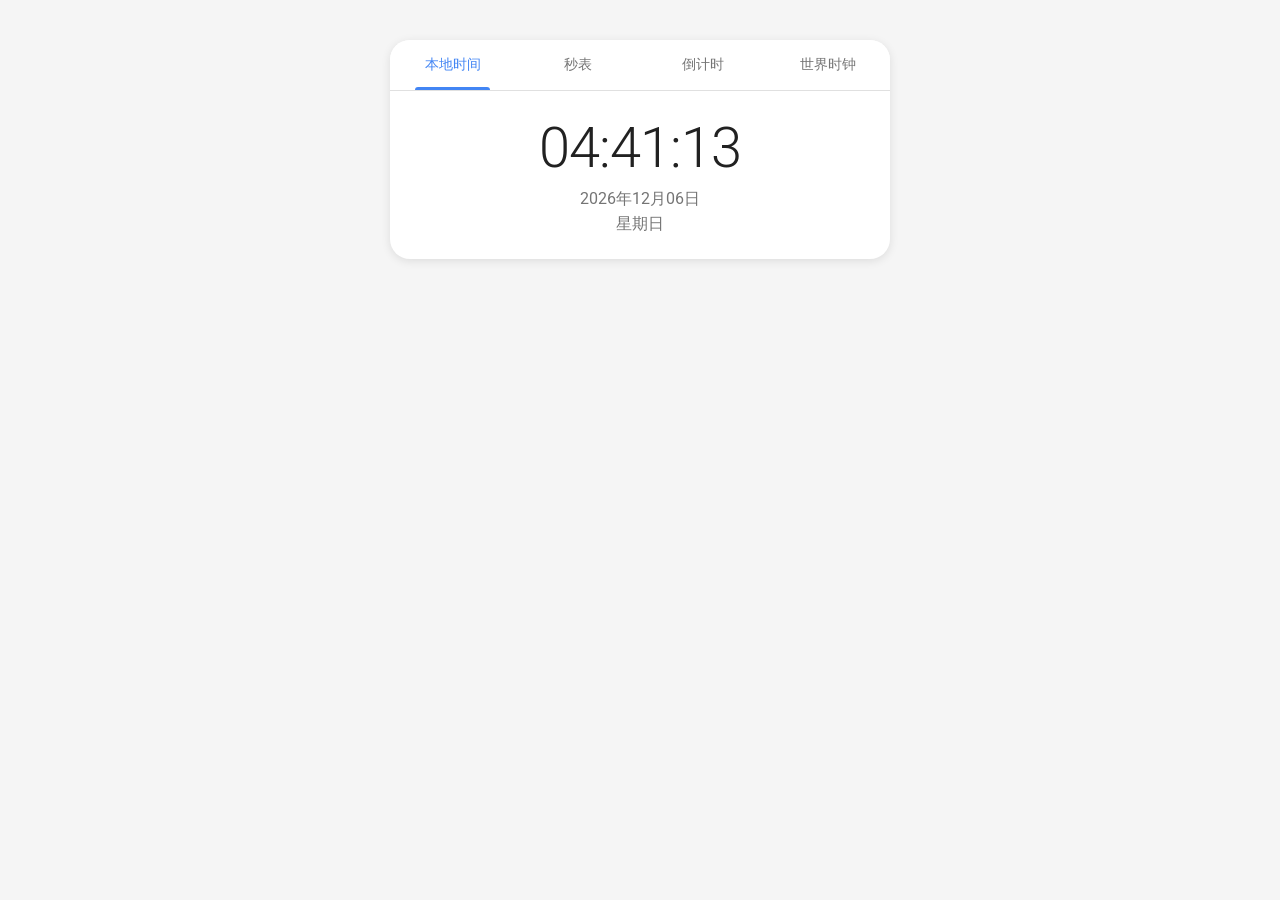
==== clock.html @ 2952aea6 "Add files via upload" ====
<!DOCTYPE html>
<html lang="zh">
<head>
    <meta charset="UTF-8">
    <meta name="viewport" content="width=device-width, initial-scale=1.0">
    <title>多功能时钟</title>
    <link rel="stylesheet" href="https://fonts.googleapis.com/css2?family=Roboto:wght@300;400;500;700&display=swap">
    <style>
        :root {
            --primary: #4285f4;
            --primary-dark: #3367d6;
            --secondary: #34a853;
            --secondary-dark: #2d8c4a;
            --warning: #fbbc05;
            --warning-dark: #e6a404;
            --danger: #ea4335;
            --danger-dark: #d73a2d;
            --background: #f5f5f5;
            --surface: #ffffff;
            --on-surface: #212121;
            --on-surface-secondary: #757575;
            --divider: #e0e0e0;
            --shadow: 0 2px 10px rgba(0, 0, 0, 0.1);
        }
        
        * {
            margin: 0;
            padding: 0;
            box-sizing: border-box;
            font-family: 'Roboto', 'Segoe UI', sans-serif;
            -webkit-tap-highlight-color: transparent;
        }
        
        body {
            background-color: var(--background);
            color: var(--on-surface);
            min-height: 100vh;
            display: flex;
            flex-direction: column;
            padding: 16px;
            padding-top: 40px;
        }
        
        .app-container {
            max-width: 500px;
            width: 100%;
            margin: 0 auto;
            background-color: var(--surface);
            border-radius: 20px;
            overflow: hidden;
            box-shadow: var(--shadow);
        }
        
        /* 导航栏 */
        .nav-tabs {
            display: flex;
            background-color: var(--surface);
            border-bottom: 1px solid var(--divider);
        }
        
        .nav-tab {
            flex: 1;
            padding: 16px 8px;
            text-align: center;
            font-size: 14px;
            font-weight: 500;
            color: var(--on-surface-secondary);
            background: none;
            border: none;
            position: relative;
            cursor: pointer;
            transition: color 0.2s;
        }
        
        .nav-tab.active {
            color: var(--primary);
        }
        
        .nav-tab.active::after {
            content: '';
            position: absolute;
            bottom: 0;
            left: 20%;
            right: 20%;
            height: 3px;
            background-color: var(--primary);
            border-radius: 3px 3px 0 0;
        }
        
        /* 内容区域 */
        .tab-content {
            padding: 24px;
        }
        
        .tab-panel {
            display: none;
        }
        
        .tab-panel.active {
            display: block;
        }
        
        /* 本地时间样式 */
        .local-time-display {
            font-size: 56px;
            font-weight: 300;
            text-align: center;
            letter-spacing: -1px;
            margin-bottom: 8px;
            color: var(--on-surface);
        }
        
        .local-date-display {
            text-align: center;
            font-size: 16px;
            color: var(--on-surface-secondary);
            margin-bottom: 4px;
        }
        
        .local-day-display {
            text-align: center;
            font-size: 16px;
            color: var(--on-surface-secondary);
        }
        
        /* 秒表样式 */
        .stopwatch-display {
            font-size: 56px;
            font-weight: 300;
            text-align: center;
            font-family: 'Roboto Mono', monospace;
            margin: 20px 0;
            color: var(--on-surface);
        }
        
        .controls {
            display: flex;
            justify-content: center;
            gap: 16px;
            margin: 30px 0;
        }
        
        .btn {
            border: none;
            border-radius: 50%;
            width: 64px;
            height: 64px;
            display: flex;
            align-items: center;
            justify-content: center;
            font-size: 14px;
            font-weight: 500;
            text-transform: uppercase;
            cursor: pointer;
            transition: all 0.2s;
            box-shadow: 0 2px 5px rgba(0,0,0,0.2);
        }
        
        .btn:active {
            transform: scale(0.96);
            box-shadow: 0 1px 3px rgba(0,0,0,0.2);
        }
        
        .btn-primary {
            background-color: var(--primary);
            color: white;
        }
        
        .btn-primary:hover {
            background-color: var(--primary-dark);
        }
        
        .btn-secondary {
            background-color: var(--secondary);
            color: white;
        }
        
        .btn-secondary:hover {
            background-color: var(--secondary-dark);
        }
        
        .btn-warning {
            background-color: var(--warning);
            color: white;
        }
        
        .btn-warning:hover {
            background-color: var(--warning-dark);
        }
        
        .btn-danger {
            background-color: var(--danger);
            color: white;
        }
        
        .btn-danger:hover {
            background-color: var(--danger-dark);
        }
        
        .btn-reset {
            background-color: #f1f1f1;
            color: var(--on-surface);
        }
        
        .laps-container {
            max-height: 200px;
            overflow-y: auto;
            border-top: 1px solid var(--divider);
            padding-top: 16px;
        }
        
        .lap-item {
            display: flex;
            justify-content: space-between;
            padding: 12px 0;
            border-bottom: 1px solid var(--divider);
        }
        
        .lap-number {
            font-weight: 500;
            color: var(--on-surface);
        }
        
        .lap-time {
            font-family: 'Roboto Mono', monospace;
            font-size: 16px;
            color: var(--on-surface);
        }
        
        /* 倒计时样式 */
        .countdown-display {
            font-size: 56px;
            font-weight: 300;
            text-align: center;
            font-family: 'Roboto Mono', monospace;
            margin: 20px 0 30px;
            color: var(--on-surface);
        }
        
        .time-inputs {
            display: flex;
            justify-content: center;
            gap: 16px;
            margin-bottom: 30px;
        }
        
        .time-input-group {
            display: flex;
            flex-direction: column;
            align-items: center;
        }
        
        .time-label {
            font-size: 14px;
            color: var(--on-surface-secondary);
            margin-bottom: 8px;
        }
        
        .time-input {
            width: 80px;
            height: 56px;
            border: 1px solid var(--divider);
            border-radius: 8px;
            font-size: 24px;
            text-align: center;
            font-family: 'Roboto Mono', monospace;
            padding: 8px;
        }
        
        /* 世界时钟样式 */
        .world-clock-list {
            display: flex;
            flex-direction: column;
            gap: 16px;
        }
        
        .clock-card {
            background-color: var(--surface);
            border-radius: 12px;
            padding: 16px;
            box-shadow: 0 1px 3px rgba(0,0,0,0.1);
        }
        
        .clock-header {
            display: flex;
            justify-content: space-between;
            align-items: center;
            margin-bottom: 8px;
        }
        
        .city-name {
            font-weight: 500;
            font-size: 18px;
        }
        
        .timezone {
            font-size: 14px;
            color: var(--on-surface-secondary);
        }
        
        .clock-time {
            font-size: 32px;
            font-weight: 300;
            font-family: 'Roboto Mono', monospace;
        }
        
        .clock-date {
            font-size: 14px;
            color: var(--on-surface-secondary);
            margin-top: 4px;
        }
        
        .add-city-btn {
            display: block;
            width: 100%;
            padding: 16px;
            background-color: var(--primary);
            color: white;
            border: none;
            border-radius: 12px;
            font-size: 16px;
            font-weight: 500;
            margin-top: 24px;
            cursor: pointer;
            transition: background-color 0.2s;
            box-shadow: 0 2px 5px rgba(0,0,0,0.1);
        }
        
        .add-city-btn:hover {
            background-color: var(--primary-dark);
        }
        
        /* 响应式调整 */
        @media (max-width: 480px) {
            .local-time-display, .stopwatch-display, .countdown-display {
                font-size: 48px;
            }
            
            .time-input {
                width: 70px;
                height: 50px;
                font-size: 20px;
            }
        }
    </style>
</head>
<body>
    <div class="app-container">
        <!-- 导航栏 -->
        <div class="nav-tabs">
            <button class="nav-tab active" data-tab="local-time">本地时间</button>
            <button class="nav-tab" data-tab="stopwatch">秒表</button>
            <button class="nav-tab" data-tab="countdown">倒计时</button>
            <button class="nav-tab" data-tab="world-clock">世界时钟</button>
        </div>
        
        <!-- 内容区域 -->
        <div class="tab-content">
            <!-- 本地时间 -->
            <div class="tab-panel active" id="local-time">
                <div class="local-time-display">00:00:00</div>
                <div class="local-date-display">2023年10月15日</div>
                <div class="local-day-display">星期日</div>
            </div>
            
            <!-- 秒表 -->
            <div class="tab-panel" id="stopwatch">
                <div class="stopwatch-display">00:00.000</div>
                <div class="controls">
                    <button class="btn btn-danger" id="stopwatch-reset">复位</button>
                    <button class="btn btn-primary" id="stopwatch-start">开始</button>
                    <button class="btn btn-warning" id="stopwatch-pause" style="display:none">暂停</button>
                    <button class="btn btn-secondary" id="stopwatch-lap">计圈</button>
                </div>
                <div class="laps-container" id="stopwatch-laps">
                    <!-- 圈数记录会在这里显示 -->
                </div>
            </div>
            
            <!-- 计时器 -->
            <div class="tab-panel" id="countdown">
                <div class="countdown-display">00:00:00</div>
                <div class="time-inputs">
                    <div class="time-input-group">
                        <div class="time-label">小时</div>
                        <input type="number" class="time-input" id="countdown-hours" min="0" max="99" value="0">
                    </div>
                    <div class="time-input-group">
                        <div class="time-label">分钟</div>
                        <input type="number" class="time-input" id="countdown-minutes" min="0" max="59" value="0">
                    </div>
                    <div class="time-input-group">
                        <div class="time-label">秒钟</div>
                        <input type="number" class="time-input" id="countdown-seconds" min="0" max="59" value="0">
                    </div>
                </div>
                <div class="controls">
                    <button class="btn btn-danger" id="countdown-reset">重置</button>
                    <button class="btn btn-primary" id="countdown-start">开始</button>
                    <button class="btn btn-warning" id="countdown-pause" style="display:none">暂停</button>
                </div>
            </div>
            
            <!-- 世界时钟 -->
            <div class="tab-panel" id="world-clock">
                <div class="world-clock-list" id="world-clock-list">
                    <!-- 世界时钟城市会在这里显示 -->
                </div>
                <button class="add-city-btn" id="add-city-button">添加城市</button>
            </div>
        </div>
    </div>

    <script>
        document.addEventListener('DOMContentLoaded', function() {
            // 导航切换
            const navTabs = document.querySelectorAll('.nav-tab');
            const tabPanels = document.querySelectorAll('.tab-panel');
            
            navTabs.forEach(tab => {
                tab.addEventListener('click', () => {
                    // 移除所有活动状态
                    navTabs.forEach(t => t.classList.remove('active'));
                    tabPanels.forEach(p => p.classList.remove('active'));
                    
                    // 添加当前活动状态
                    tab.classList.add('active');
                    const tabId = tab.getAttribute('data-tab');
                    document.getElementById(tabId).classList.add('active');
                });
            });
            
            /* 本地时间功能 */
            const localTimeDisplay = document.querySelector('.local-time-display');
            const localDateDisplay = document.querySelector('.local-date-display');
            const localDayDisplay = document.querySelector('.local-day-display');
            
            function updateLocalTime() {
                const now = new Date();
                
                // 格式化时间
                const hours = String(now.getHours()).padStart(2, '0');
                const minutes = String(now.getMinutes()).padStart(2, '0');
                const seconds = String(now.getSeconds()).padStart(2, '0');
                localTimeDisplay.textContent = `${hours}:${minutes}:${seconds}`;
                
                // 格式化日期
                const year = now.getFullYear();
                const month = String(now.getMonth() + 1).padStart(2, '0');
                const day = String(now.getDate()).padStart(2, '0');
                localDateDisplay.textContent = `${year}年${month}月${day}日`;
                
                // 星期几
                const weekdays = ['星期日', '星期一', '星期二', '星期三', '星期四', '星期五', '星期六'];
                const dayOfWeek = weekdays[now.getDay()];
                localDayDisplay.textContent = dayOfWeek;
            }
            
            setInterval(updateLocalTime, 1000);
            updateLocalTime();
            
            /* 秒表功能 */
            const stopwatchDisplay = document.querySelector('.stopwatch-display');
            const stopwatchStartBtn = document.getElementById('stopwatch-start');
            const stopwatchPauseBtn = document.getElementById('stopwatch-pause');
            const stopwatchResetBtn = document.getElementById('stopwatch-reset');
            const stopwatchLapBtn = document.getElementById('stopwatch-lap');
            const stopwatchLapsList = document.getElementById('stopwatch-laps');
            
            let stopwatchRunning = false;
            let stopwatchStartTime = 0;
            let stopwatchElapsedTime = 0;
            let stopwatchAnimationFrameId;
            let lapCounter = 0;
            let lastLapTime = 0;
            
            function formatStopwatchTime(milliseconds) {
                const totalSeconds = Math.floor(milliseconds / 1000);
                const ms = Math.floor(milliseconds % 1000);
                const minutes = Math.floor(totalSeconds / 60);
                const seconds = totalSeconds % 60;
                
                const pad = (num, len = 2) => String(num).padStart(len, '0');
                return `${pad(minutes)}:${pad(seconds)}.${pad(ms, 3)}`;
            }
            
            function updateStopwatch() {
                if (stopwatchRunning) {
                    const currentElapsedTime = performance.now() - stopwatchStartTime;
                    stopwatchDisplay.textContent = formatStopwatchTime(stopwatchElapsedTime + currentElapsedTime);
                    stopwatchAnimationFrameId = requestAnimationFrame(updateStopwatch);
                }
            }
            
            stopwatchStartBtn.addEventListener('click', () => {
                if (!stopwatchRunning) {
                    stopwatchRunning = true;
                    stopwatchStartTime = performance.now();
                    updateStopwatch();
                    stopwatchStartBtn.style.display = 'none';
                    stopwatchPauseBtn.style.display = 'flex';
                }
            });
            
            stopwatchPauseBtn.addEventListener('click', () => {
                if (stopwatchRunning) {
                    stopwatchRunning = false;
                    cancelAnimationFrame(stopwatchAnimationFrameId);
                    stopwatchElapsedTime += performance.now() - stopwatchStartTime;
                    stopwatchStartBtn.style.display = 'flex';
                    stopwatchPauseBtn.style.display = 'none';
                }
            });
            
            stopwatchResetBtn.addEventListener('click', () => {
                stopwatchRunning = false;
                cancelAnimationFrame(stopwatchAnimationFrameId);
                stopwatchStartTime = 0;
                stopwatchElapsedTime = 0;
                lastLapTime = 0;
                lapCounter = 0;
                stopwatchDisplay.textContent = '00:00.000';
                stopwatchLapsList.innerHTML = '';
                stopwatchStartBtn.style.display = 'flex';
                stopwatchPauseBtn.style.display = 'none';
            });
            
            stopwatchLapBtn.addEventListener('click', () => {
                if (stopwatchRunning) {
                    lapCounter++;
                    const currentTime = stopwatchElapsedTime + (performance.now() - stopwatchStartTime);
                    const lapTime = currentTime - lastLapTime;
                    lastLapTime = currentTime;
                    
                    const lapItem = document.createElement('div');
                    lapItem.className = 'lap-item';
                    lapItem.innerHTML = `
                        <div class="lap-number">圈数 ${lapCounter}</div>
                        <div class="lap-time">${formatStopwatchTime(lapTime)}</div>
                        <div class="lap-time">${formatStopwatchTime(currentTime)}</div>
                    `;
                    stopwatchLapsList.prepend(lapItem);
                }
            });
            
            /* 倒计时功能 */
            const countdownDisplay = document.querySelector('.countdown-display');
            const countdownHoursInput = document.getElementById('countdown-hours');
            const countdownMinutesInput = document.getElementById('countdown-minutes');
            const countdownSecondsInput = document.getElementById('countdown-seconds');
            const countdownStartBtn = document.getElementById('countdown-start');
            const countdownPauseBtn = document.getElementById('countdown-pause');
            const countdownResetBtn = document.getElementById('countdown-reset');
            
            let countdownRunning = false;
            let countdownIntervalId;
            let totalCountdownSeconds = 0;
            let remainingCountdownSeconds = 0;
            
            function formatCountdownTime(seconds) {
                const hours = Math.floor(seconds / 3600);
                const minutes = Math.floor((seconds % 3600) / 60);
                const secs = seconds % 60;
                const pad = (num) => String(num).padStart(2, '0');
                return `${pad(hours)}:${pad(minutes)}:${pad(secs)}`;
            }
            
            function setInitialCountdownDisplay() {
                const h = parseInt(countdownHoursInput.value) || 0;
                const m = parseInt(countdownMinutesInput.value) || 0;
                const s = parseInt(countdownSecondsInput.value) || 0;
                totalCountdownSeconds = h * 3600 + m * 60 + s;
                remainingCountdownSeconds = totalCountdownSeconds;
                countdownDisplay.textContent = formatCountdownTime(remainingCountdownSeconds);
            }
            
            // 初始设置倒计时显示
            setInitialCountdownDisplay();
            countdownHoursInput.addEventListener('input', setInitialCountdownDisplay);
            countdownMinutesInput.addEventListener('input', setInitialCountdownDisplay);
            countdownSecondsInput.addEventListener('input', setInitialCountdownDisplay);
            
            function updateCountdown() {
                if (remainingCountdownSeconds > 0) {
                    remainingCountdownSeconds--;
                    countdownDisplay.textContent = formatCountdownTime(remainingCountdownSeconds);
                } else {
                    clearInterval(countdownIntervalId);
                    countdownRunning = false;
                    countdownStartBtn.style.display = 'flex';
                    countdownPauseBtn.style.display = 'none';
                    countdownDisplay.textContent = '00:00:00';
                    // 播放提醒声音
                    try {
                        const audioContext = new (window.AudioContext || window.webkitAudioContext)();
                        const oscillator = audioContext.createOscillator();
                        oscillator.type = 'sine';
                        oscillator.frequency.setValueAtTime(440, audioContext.currentTime);
                        oscillator.connect(audioContext.destination);
                        oscillator.start();
                        setTimeout(() => oscillator.stop(), 1000);
                    } catch (e) {
                        console.log('音频播放失败:', e);
                    }
                }
            }
            
            countdownStartBtn.addEventListener('click', () => {
                if (!countdownRunning) {
                    const h = parseInt(countdownHoursInput.value) || 0;
                    const m = parseInt(countdownMinutesInput.value) || 0;
                    const s = parseInt(countdownSecondsInput.value) || 0;
                    
                    if (h === 0 && m === 0 && s === 0) {
                        alert('请设置倒计时时间');
                        return;
                    }
                    
                    totalCountdownSeconds = h * 3600 + m * 60 + s;
                    remainingCountdownSeconds = totalCountdownSeconds;
                    
                    countdownRunning = true;
                    countdownIntervalId = setInterval(updateCountdown, 1000);
                    countdownStartBtn.style.display = 'none';
                    countdownPauseBtn.style.display = 'flex';
                }
            });
            
            countdownPauseBtn.addEventListener('click', () => {
                if (countdownRunning) {
                    countdownRunning = false;
                    clearInterval(countdownIntervalId);
                    countdownStartBtn.style.display = 'flex';
                    countdownPauseBtn.style.display = 'none';
                }
            });
            
            countdownResetBtn.addEventListener('click', () => {
                countdownRunning = false;
                clearInterval(countdownIntervalId);
                countdownHoursInput.value = '0';
                countdownMinutesInput.value = '0';
                countdownSecondsInput.value = '0';
                setInitialCountdownDisplay();
                countdownStartBtn.style.display = 'flex';
                countdownPauseBtn.style.display = 'none';
            });
            
            /* 世界时钟功能 */
            const worldClockList = document.getElementById('world-clock-list');
            const addCityButton = document.getElementById('add-city-button');
            
            const timezones = [
                { id: 'Asia/Shanghai', name: '上海, 中国' },
                { id: 'Asia/Tokyo', name: '东京, 日本' },
                { id: 'America/New_York', name: '纽约, 美国' },
                { id: 'Europe/London', name: '伦敦, 英国' },
                { id: 'Australia/Sydney', name: '悉尼, 澳大利亚' }
            ];
            
            function updateWorldClocks() {
                worldClockList.innerHTML = '';
                
                timezones.forEach(tz => {
                    try {
                        const now = new Date();
                        const timeString = now.toLocaleTimeString('zh-CN', {
                            timeZone: tz.id,
                            hour: '2-digit',
                            minute: '2-digit',
                            second: '2-digit',
                            hour12: false
                        });
                        
                        const dateString = now.toLocaleDateString('zh-CN', {
                            timeZone: tz.id,
                            year: 'numeric',
                            month: 'long',
                            day: 'numeric'
                        });
                        
                        const clockItem = document.createElement('div');
                        clockItem.className = 'clock-card';
                        clockItem.innerHTML = `
                            <div class="clock-header">
                                <div class="city-name">${tz.name}</div>
                                <div class="timezone">${tz.id}</div>
                            </div>
                            <div class="clock-time">${timeString}</div>
                            <div class="clock-date">${dateString}</div>
                        `;
                        worldClockList.appendChild(clockItem);
                    } catch (error) {
                        console.error(`更新时区 ${tz.id} 时出错:`, error);
                    }
                });
            }
            
            // 每秒钟更新世界时钟
            setInterval(updateWorldClocks, 1000);
            updateWorldClocks();
            
            // 添加城市功能
            addCityButton.addEventListener('click', () => {
                alert('石宇我一个臭写前端的，懒得写后端，对一个初中生你好意思吗？');
            });
        });
    </script>
</body>
</html>
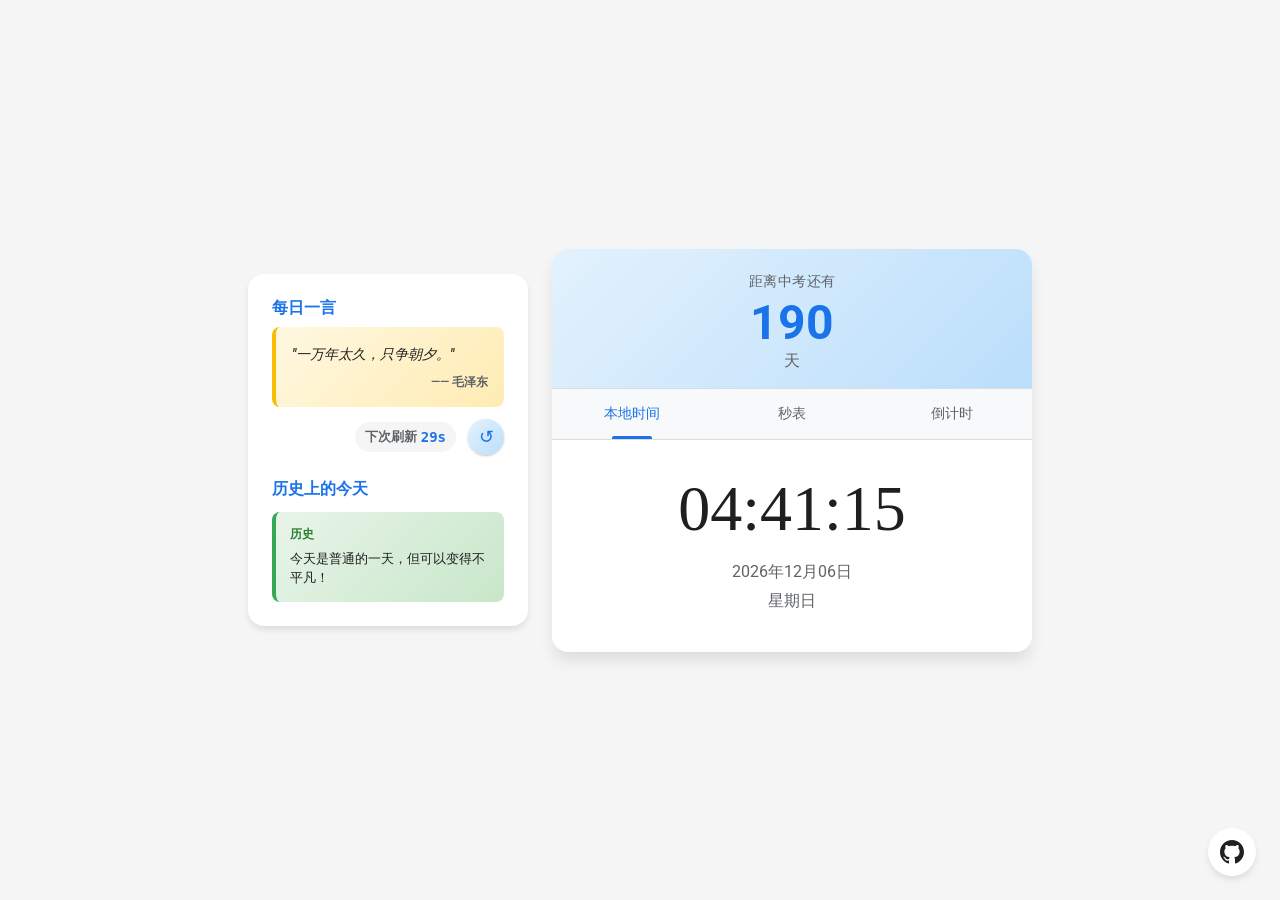
==== commit 85a09357: "Add files via upload" ====
--- a/clock.html
+++ b/clock.html
@@ -1,710 +1,1112 @@
-<!DOCTYPE html>
-<html lang="zh">
-<head>
-    <meta charset="UTF-8">
-    <meta name="viewport" content="width=device-width, initial-scale=1.0">
-    <title>多功能时钟</title>
-    <link rel="stylesheet" href="https://fonts.googleapis.com/css2?family=Roboto:wght@300;400;500;700&display=swap">
-    <style>
-        :root {
-            --primary: #4285f4;
-            --primary-dark: #3367d6;
-            --secondary: #34a853;
-            --secondary-dark: #2d8c4a;
-            --warning: #fbbc05;
-            --warning-dark: #e6a404;
-            --danger: #ea4335;
-            --danger-dark: #d73a2d;
-            --background: #f5f5f5;
-            --surface: #ffffff;
-            --on-surface: #212121;
-            --on-surface-secondary: #757575;
-            --divider: #e0e0e0;
-            --shadow: 0 2px 10px rgba(0, 0, 0, 0.1);
-        }
-        
-        * {
-            margin: 0;
-            padding: 0;
-            box-sizing: border-box;
-            font-family: 'Roboto', 'Segoe UI', sans-serif;
-            -webkit-tap-highlight-color: transparent;
-        }
-        
-        body {
-            background-color: var(--background);
-            color: var(--on-surface);
-            min-height: 100vh;
-            display: flex;
-            flex-direction: column;
-            padding: 16px;
-            padding-top: 40px;
-        }
-        
-        .app-container {
-            max-width: 500px;
-            width: 100%;
-            margin: 0 auto;
-            background-color: var(--surface);
-            border-radius: 20px;
-            overflow: hidden;
-            box-shadow: var(--shadow);
-        }
-        
-        /* 导航栏 */
-        .nav-tabs {
-            display: flex;
-            background-color: var(--surface);
-            border-bottom: 1px solid var(--divider);
-        }
-        
-        .nav-tab {
-            flex: 1;
-            padding: 16px 8px;
-            text-align: center;
-            font-size: 14px;
-            font-weight: 500;
-            color: var(--on-surface-secondary);
-            background: none;
-            border: none;
-            position: relative;
-            cursor: pointer;
-            transition: color 0.2s;
-        }
-        
-        .nav-tab.active {
-            color: var(--primary);
-        }
-        
-        .nav-tab.active::after {
-            content: '';
-            position: absolute;
-            bottom: 0;
-            left: 20%;
-            right: 20%;
-            height: 3px;
-            background-color: var(--primary);
-            border-radius: 3px 3px 0 0;
-        }
-        
-        /* 内容区域 */
-        .tab-content {
-            padding: 24px;
-        }
-        
-        .tab-panel {
-            display: none;
-        }
-        
-        .tab-panel.active {
-            display: block;
-        }
-        
-        /* 本地时间样式 */
-        .local-time-display {
-            font-size: 56px;
-            font-weight: 300;
-            text-align: center;
-            letter-spacing: -1px;
-            margin-bottom: 8px;
-            color: var(--on-surface);
-        }
-        
-        .local-date-display {
-            text-align: center;
-            font-size: 16px;
-            color: var(--on-surface-secondary);
-            margin-bottom: 4px;
-        }
-        
-        .local-day-display {
-            text-align: center;
-            font-size: 16px;
-            color: var(--on-surface-secondary);
-        }
-        
-        /* 秒表样式 */
-        .stopwatch-display {
-            font-size: 56px;
-            font-weight: 300;
-            text-align: center;
-            font-family: 'Roboto Mono', monospace;
-            margin: 20px 0;
-            color: var(--on-surface);
-        }
-        
-        .controls {
-            display: flex;
-            justify-content: center;
-            gap: 16px;
-            margin: 30px 0;
-        }
-        
-        .btn {
-            border: none;
-            border-radius: 50%;
-            width: 64px;
-            height: 64px;
-            display: flex;
-            align-items: center;
-            justify-content: center;
-            font-size: 14px;
-            font-weight: 500;
-            text-transform: uppercase;
-            cursor: pointer;
-            transition: all 0.2s;
-            box-shadow: 0 2px 5px rgba(0,0,0,0.2);
-        }
-        
-        .btn:active {
-            transform: scale(0.96);
-            box-shadow: 0 1px 3px rgba(0,0,0,0.2);
-        }
-        
-        .btn-primary {
-            background-color: var(--primary);
-            color: white;
-        }
-        
-        .btn-primary:hover {
-            background-color: var(--primary-dark);
-        }
-        
-        .btn-secondary {
-            background-color: var(--secondary);
-            color: white;
-        }
-        
-        .btn-secondary:hover {
-            background-color: var(--secondary-dark);
-        }
-        
-        .btn-warning {
-            background-color: var(--warning);
-            color: white;
-        }
-        
-        .btn-warning:hover {
-            background-color: var(--warning-dark);
-        }
-        
-        .btn-danger {
-            background-color: var(--danger);
-            color: white;
-        }
-        
-        .btn-danger:hover {
-            background-color: var(--danger-dark);
-        }
-        
-        .btn-reset {
-            background-color: #f1f1f1;
-            color: var(--on-surface);
-        }
-        
-        .laps-container {
-            max-height: 200px;
-            overflow-y: auto;
-            border-top: 1px solid var(--divider);
-            padding-top: 16px;
-        }
-        
-        .lap-item {
-            display: flex;
-            justify-content: space-between;
-            padding: 12px 0;
-            border-bottom: 1px solid var(--divider);
-        }
-        
-        .lap-number {
-            font-weight: 500;
-            color: var(--on-surface);
-        }
-        
-        .lap-time {
-            font-family: 'Roboto Mono', monospace;
-            font-size: 16px;
-            color: var(--on-surface);
-        }
-        
-        /* 倒计时样式 */
-        .countdown-display {
-            font-size: 56px;
-            font-weight: 300;
-            text-align: center;
-            font-family: 'Roboto Mono', monospace;
-            margin: 20px 0 30px;
-            color: var(--on-surface);
-        }
-        
-        .time-inputs {
-            display: flex;
-            justify-content: center;
-            gap: 16px;
-            margin-bottom: 30px;
-        }
-        
-        .time-input-group {
-            display: flex;
-            flex-direction: column;
-            align-items: center;
-        }
-        
-        .time-label {
-            font-size: 14px;
-            color: var(--on-surface-secondary);
-            margin-bottom: 8px;
-        }
-        
-        .time-input {
-            width: 80px;
-            height: 56px;
-            border: 1px solid var(--divider);
-            border-radius: 8px;
-            font-size: 24px;
-            text-align: center;
-            font-family: 'Roboto Mono', monospace;
-            padding: 8px;
-        }
-        
-        /* 世界时钟样式 */
-        .world-clock-list {
-            display: flex;
-            flex-direction: column;
-            gap: 16px;
-        }
-        
-        .clock-card {
-            background-color: var(--surface);
-            border-radius: 12px;
-            padding: 16px;
-            box-shadow: 0 1px 3px rgba(0,0,0,0.1);
-        }
-        
-        .clock-header {
-            display: flex;
-            justify-content: space-between;
-            align-items: center;
-            margin-bottom: 8px;
-        }
-        
-        .city-name {
-            font-weight: 500;
-            font-size: 18px;
-        }
-        
-        .timezone {
-            font-size: 14px;
-            color: var(--on-surface-secondary);
-        }
-        
-        .clock-time {
-            font-size: 32px;
-            font-weight: 300;
-            font-family: 'Roboto Mono', monospace;
-        }
-        
-        .clock-date {
-            font-size: 14px;
-            color: var(--on-surface-secondary);
-            margin-top: 4px;
-        }
-        
-        .add-city-btn {
-            display: block;
-            width: 100%;
-            padding: 16px;
-            background-color: var(--primary);
-            color: white;
-            border: none;
-            border-radius: 12px;
-            font-size: 16px;
-            font-weight: 500;
-            margin-top: 24px;
-            cursor: pointer;
-            transition: background-color 0.2s;
-            box-shadow: 0 2px 5px rgba(0,0,0,0.1);
-        }
-        
-        .add-city-btn:hover {
-            background-color: var(--primary-dark);
-        }
-        
-        /* 响应式调整 */
-        @media (max-width: 480px) {
-            .local-time-display, .stopwatch-display, .countdown-display {
-                font-size: 48px;
-            }
-            
-            .time-input {
-                width: 70px;
-                height: 50px;
-                font-size: 20px;
-            }
-        }
-    </style>
-</head>
-<body>
-    <div class="app-container">
-        <!-- 导航栏 -->
-        <div class="nav-tabs">
-            <button class="nav-tab active" data-tab="local-time">本地时间</button>
-            <button class="nav-tab" data-tab="stopwatch">秒表</button>
-            <button class="nav-tab" data-tab="countdown">倒计时</button>
-            <button class="nav-tab" data-tab="world-clock">世界时钟</button>
-        </div>
-        
-        <!-- 内容区域 -->
-        <div class="tab-content">
-            <!-- 本地时间 -->
-            <div class="tab-panel active" id="local-time">
-                <div class="local-time-display">00:00:00</div>
-                <div class="local-date-display">2023年10月15日</div>
-                <div class="local-day-display">星期日</div>
-            </div>
-            
-            <!-- 秒表 -->
-            <div class="tab-panel" id="stopwatch">
-                <div class="stopwatch-display">00:00.000</div>
-                <div class="controls">
-                    <button class="btn btn-danger" id="stopwatch-reset">复位</button>
-                    <button class="btn btn-primary" id="stopwatch-start">开始</button>
-                    <button class="btn btn-warning" id="stopwatch-pause" style="display:none">暂停</button>
-                    <button class="btn btn-secondary" id="stopwatch-lap">计圈</button>
-                </div>
-                <div class="laps-container" id="stopwatch-laps">
-                    <!-- 圈数记录会在这里显示 -->
-                </div>
-            </div>
-            
-            <!-- 计时器 -->
-            <div class="tab-panel" id="countdown">
-                <div class="countdown-display">00:00:00</div>
-                <div class="time-inputs">
-                    <div class="time-input-group">
-                        <div class="time-label">小时</div>
-                        <input type="number" class="time-input" id="countdown-hours" min="0" max="99" value="0">
-                    </div>
-                    <div class="time-input-group">
-                        <div class="time-label">分钟</div>
-                        <input type="number" class="time-input" id="countdown-minutes" min="0" max="59" value="0">
-                    </div>
-                    <div class="time-input-group">
-                        <div class="time-label">秒钟</div>
-                        <input type="number" class="time-input" id="countdown-seconds" min="0" max="59" value="0">
-                    </div>
-                </div>
-                <div class="controls">
-                    <button class="btn btn-danger" id="countdown-reset">重置</button>
-                    <button class="btn btn-primary" id="countdown-start">开始</button>
-                    <button class="btn btn-warning" id="countdown-pause" style="display:none">暂停</button>
-                </div>
-            </div>
-            
-            <!-- 世界时钟 -->
-            <div class="tab-panel" id="world-clock">
-                <div class="world-clock-list" id="world-clock-list">
-                    <!-- 世界时钟城市会在这里显示 -->
-                </div>
-                <button class="add-city-btn" id="add-city-button">添加城市</button>
-            </div>
-        </div>
-    </div>
-
-    <script>
-        document.addEventListener('DOMContentLoaded', function() {
-            // 导航切换
-            const navTabs = document.querySelectorAll('.nav-tab');
-            const tabPanels = document.querySelectorAll('.tab-panel');
-            
-            navTabs.forEach(tab => {
-                tab.addEventListener('click', () => {
-                    // 移除所有活动状态
-                    navTabs.forEach(t => t.classList.remove('active'));
-                    tabPanels.forEach(p => p.classList.remove('active'));
-                    
-                    // 添加当前活动状态
-                    tab.classList.add('active');
-                    const tabId = tab.getAttribute('data-tab');
-                    document.getElementById(tabId).classList.add('active');
-                });
-            });
-            
-            /* 本地时间功能 */
-            const localTimeDisplay = document.querySelector('.local-time-display');
-            const localDateDisplay = document.querySelector('.local-date-display');
-            const localDayDisplay = document.querySelector('.local-day-display');
-            
-            function updateLocalTime() {
-                const now = new Date();
-                
-                // 格式化时间
-                const hours = String(now.getHours()).padStart(2, '0');
-                const minutes = String(now.getMinutes()).padStart(2, '0');
-                const seconds = String(now.getSeconds()).padStart(2, '0');
-                localTimeDisplay.textContent = `${hours}:${minutes}:${seconds}`;
-                
-                // 格式化日期
-                const year = now.getFullYear();
-                const month = String(now.getMonth() + 1).padStart(2, '0');
-                const day = String(now.getDate()).padStart(2, '0');
-                localDateDisplay.textContent = `${year}年${month}月${day}日`;
-                
-                // 星期几
-                const weekdays = ['星期日', '星期一', '星期二', '星期三', '星期四', '星期五', '星期六'];
-                const dayOfWeek = weekdays[now.getDay()];
-                localDayDisplay.textContent = dayOfWeek;
-            }
-            
-            setInterval(updateLocalTime, 1000);
-            updateLocalTime();
-            
-            /* 秒表功能 */
-            const stopwatchDisplay = document.querySelector('.stopwatch-display');
-            const stopwatchStartBtn = document.getElementById('stopwatch-start');
-            const stopwatchPauseBtn = document.getElementById('stopwatch-pause');
-            const stopwatchResetBtn = document.getElementById('stopwatch-reset');
-            const stopwatchLapBtn = document.getElementById('stopwatch-lap');
-            const stopwatchLapsList = document.getElementById('stopwatch-laps');
-            
-            let stopwatchRunning = false;
-            let stopwatchStartTime = 0;
-            let stopwatchElapsedTime = 0;
-            let stopwatchAnimationFrameId;
-            let lapCounter = 0;
-            let lastLapTime = 0;
-            
-            function formatStopwatchTime(milliseconds) {
-                const totalSeconds = Math.floor(milliseconds / 1000);
-                const ms = Math.floor(milliseconds % 1000);
-                const minutes = Math.floor(totalSeconds / 60);
-                const seconds = totalSeconds % 60;
-                
-                const pad = (num, len = 2) => String(num).padStart(len, '0');
-                return `${pad(minutes)}:${pad(seconds)}.${pad(ms, 3)}`;
-            }
-            
-            function updateStopwatch() {
-                if (stopwatchRunning) {
-                    const currentElapsedTime = performance.now() - stopwatchStartTime;
-                    stopwatchDisplay.textContent = formatStopwatchTime(stopwatchElapsedTime + currentElapsedTime);
-                    stopwatchAnimationFrameId = requestAnimationFrame(updateStopwatch);
-                }
-            }
-            
-            stopwatchStartBtn.addEventListener('click', () => {
-                if (!stopwatchRunning) {
-                    stopwatchRunning = true;
-                    stopwatchStartTime = performance.now();
-                    updateStopwatch();
-                    stopwatchStartBtn.style.display = 'none';
-                    stopwatchPauseBtn.style.display = 'flex';
-                }
-            });
-            
-            stopwatchPauseBtn.addEventListener('click', () => {
-                if (stopwatchRunning) {
-                    stopwatchRunning = false;
-                    cancelAnimationFrame(stopwatchAnimationFrameId);
-                    stopwatchElapsedTime += performance.now() - stopwatchStartTime;
-                    stopwatchStartBtn.style.display = 'flex';
-                    stopwatchPauseBtn.style.display = 'none';
-                }
-            });
-            
-            stopwatchResetBtn.addEventListener('click', () => {
-                stopwatchRunning = false;
-                cancelAnimationFrame(stopwatchAnimationFrameId);
-                stopwatchStartTime = 0;
-                stopwatchElapsedTime = 0;
-                lastLapTime = 0;
-                lapCounter = 0;
-                stopwatchDisplay.textContent = '00:00.000';
-                stopwatchLapsList.innerHTML = '';
-                stopwatchStartBtn.style.display = 'flex';
-                stopwatchPauseBtn.style.display = 'none';
-            });
-            
-            stopwatchLapBtn.addEventListener('click', () => {
-                if (stopwatchRunning) {
-                    lapCounter++;
-                    const currentTime = stopwatchElapsedTime + (performance.now() - stopwatchStartTime);
-                    const lapTime = currentTime - lastLapTime;
-                    lastLapTime = currentTime;
-                    
-                    const lapItem = document.createElement('div');
-                    lapItem.className = 'lap-item';
-                    lapItem.innerHTML = `
-                        <div class="lap-number">圈数 ${lapCounter}</div>
-                        <div class="lap-time">${formatStopwatchTime(lapTime)}</div>
-                        <div class="lap-time">${formatStopwatchTime(currentTime)}</div>
-                    `;
-                    stopwatchLapsList.prepend(lapItem);
-                }
-            });
-            
-            /* 倒计时功能 */
-            const countdownDisplay = document.querySelector('.countdown-display');
-            const countdownHoursInput = document.getElementById('countdown-hours');
-            const countdownMinutesInput = document.getElementById('countdown-minutes');
-            const countdownSecondsInput = document.getElementById('countdown-seconds');
-            const countdownStartBtn = document.getElementById('countdown-start');
-            const countdownPauseBtn = document.getElementById('countdown-pause');
-            const countdownResetBtn = document.getElementById('countdown-reset');
-            
-            let countdownRunning = false;
-            let countdownIntervalId;
-            let totalCountdownSeconds = 0;
-            let remainingCountdownSeconds = 0;
-            
-            function formatCountdownTime(seconds) {
-                const hours = Math.floor(seconds / 3600);
-                const minutes = Math.floor((seconds % 3600) / 60);
-                const secs = seconds % 60;
-                const pad = (num) => String(num).padStart(2, '0');
-                return `${pad(hours)}:${pad(minutes)}:${pad(secs)}`;
-            }
-            
-            function setInitialCountdownDisplay() {
-                const h = parseInt(countdownHoursInput.value) || 0;
-                const m = parseInt(countdownMinutesInput.value) || 0;
-                const s = parseInt(countdownSecondsInput.value) || 0;
-                totalCountdownSeconds = h * 3600 + m * 60 + s;
-                remainingCountdownSeconds = totalCountdownSeconds;
-                countdownDisplay.textContent = formatCountdownTime(remainingCountdownSeconds);
-            }
-            
-            // 初始设置倒计时显示
-            setInitialCountdownDisplay();
-            countdownHoursInput.addEventListener('input', setInitialCountdownDisplay);
-            countdownMinutesInput.addEventListener('input', setInitialCountdownDisplay);
-            countdownSecondsInput.addEventListener('input', setInitialCountdownDisplay);
-            
-            function updateCountdown() {
-                if (remainingCountdownSeconds > 0) {
-                    remainingCountdownSeconds--;
-                    countdownDisplay.textContent = formatCountdownTime(remainingCountdownSeconds);
-                } else {
-                    clearInterval(countdownIntervalId);
-                    countdownRunning = false;
-                    countdownStartBtn.style.display = 'flex';
-                    countdownPauseBtn.style.display = 'none';
-                    countdownDisplay.textContent = '00:00:00';
-                    // 播放提醒声音
-                    try {
-                        const audioContext = new (window.AudioContext || window.webkitAudioContext)();
-                        const oscillator = audioContext.createOscillator();
-                        oscillator.type = 'sine';
-                        oscillator.frequency.setValueAtTime(440, audioContext.currentTime);
-                        oscillator.connect(audioContext.destination);
-                        oscillator.start();
-                        setTimeout(() => oscillator.stop(), 1000);
-                    } catch (e) {
-                        console.log('音频播放失败:', e);
-                    }
-                }
-            }
-            
-            countdownStartBtn.addEventListener('click', () => {
-                if (!countdownRunning) {
-                    const h = parseInt(countdownHoursInput.value) || 0;
-                    const m = parseInt(countdownMinutesInput.value) || 0;
-                    const s = parseInt(countdownSecondsInput.value) || 0;
-                    
-                    if (h === 0 && m === 0 && s === 0) {
-                        alert('请设置倒计时时间');
-                        return;
-                    }
-                    
-                    totalCountdownSeconds = h * 3600 + m * 60 + s;
-                    remainingCountdownSeconds = totalCountdownSeconds;
-                    
-                    countdownRunning = true;
-                    countdownIntervalId = setInterval(updateCountdown, 1000);
-                    countdownStartBtn.style.display = 'none';
-                    countdownPauseBtn.style.display = 'flex';
-                }
-            });
-            
-            countdownPauseBtn.addEventListener('click', () => {
-                if (countdownRunning) {
-                    countdownRunning = false;
-                    clearInterval(countdownIntervalId);
-                    countdownStartBtn.style.display = 'flex';
-                    countdownPauseBtn.style.display = 'none';
-                }
-            });
-            
-            countdownResetBtn.addEventListener('click', () => {
-                countdownRunning = false;
-                clearInterval(countdownIntervalId);
-                countdownHoursInput.value = '0';
-                countdownMinutesInput.value = '0';
-                countdownSecondsInput.value = '0';
-                setInitialCountdownDisplay();
-                countdownStartBtn.style.display = 'flex';
-                countdownPauseBtn.style.display = 'none';
-            });
-            
-            /* 世界时钟功能 */
-            const worldClockList = document.getElementById('world-clock-list');
-            const addCityButton = document.getElementById('add-city-button');
-            
-            const timezones = [
-                { id: 'Asia/Shanghai', name: '上海, 中国' },
-                { id: 'Asia/Tokyo', name: '东京, 日本' },
-                { id: 'America/New_York', name: '纽约, 美国' },
-                { id: 'Europe/London', name: '伦敦, 英国' },
-                { id: 'Australia/Sydney', name: '悉尼, 澳大利亚' }
-            ];
-            
-            function updateWorldClocks() {
-                worldClockList.innerHTML = '';
-                
-                timezones.forEach(tz => {
-                    try {
-                        const now = new Date();
-                        const timeString = now.toLocaleTimeString('zh-CN', {
-                            timeZone: tz.id,
-                            hour: '2-digit',
-                            minute: '2-digit',
-                            second: '2-digit',
-                            hour12: false
-                        });
-                        
-                        const dateString = now.toLocaleDateString('zh-CN', {
-                            timeZone: tz.id,
-                            year: 'numeric',
-                            month: 'long',
-                            day: 'numeric'
-                        });
-                        
-                        const clockItem = document.createElement('div');
-                        clockItem.className = 'clock-card';
-                        clockItem.innerHTML = `
-                            <div class="clock-header">
-                                <div class="city-name">${tz.name}</div>
-                                <div class="timezone">${tz.id}</div>
-                            </div>
-                            <div class="clock-time">${timeString}</div>
-                            <div class="clock-date">${dateString}</div>
-                        `;
-                        worldClockList.appendChild(clockItem);
-                    } catch (error) {
-                        console.error(`更新时区 ${tz.id} 时出错:`, error);
-                    }
-                });
-            }
-            
-            // 每秒钟更新世界时钟
-            setInterval(updateWorldClocks, 1000);
-            updateWorldClocks();
-            
-            // 添加城市功能
-            addCityButton.addEventListener('click', () => {
-                alert('石宇我一个臭写前端的，懒得写后端，对一个初中生你好意思吗？');
-            });
-        });
-    </script>
-</body>
-</html>+<!DOCTYPE html>
+<html lang="zh">
+<head>
+    <meta charset="UTF-8">
+    <meta name="viewport" content="width=device-width, initial-scale=1.0">
+    <title>时钟</title>
+    <link rel="stylesheet" href="https://fonts.googleapis.com/css2?family=Roboto:wght@300;400;500;700&display=swap">
+    <style>
+        :root {
+            --primary-color: #1a73e8;
+            --primary-hover: #1557b0;
+            --secondary-color: #fbbc04;
+            --danger-color: #ea4335;
+            --surface-color: #ffffff;
+            --text-primary: #1f1f1f;
+            --text-secondary: #5f6368;
+            --border-color: #dadce0;
+            --shadow-sm: 0 1px 2px 0 rgba(60,64,67,0.3);
+            --shadow-md: 0 4px 6px -1px rgba(60,64,67,0.15);
+            --shadow-lg: 0 10px 15px -3px rgba(60,64,67,0.15);
+            --radius-sm: 4px;
+            --radius-md: 8px;
+            --radius-lg: 16px;
+            --transition: 200ms cubic-bezier(0.4, 0, 0.2, 1);
+        }
+        
+        * {
+            margin: 0;
+            padding: 0;
+            box-sizing: border-box;
+        }
+        
+        body {
+            font-family: 'Roboto', sans-serif;
+            background: #f5f5f5;
+            color: var(--text-primary);
+            min-height: 100vh;
+            display: flex;
+            justify-content: center;
+            align-items: center;
+            padding: 24px;
+            gap: 24px;
+        }
+        
+        .quote-sidebar {
+            width: 280px;
+            background: var(--surface-color);
+            border-radius: var(--radius-lg);
+            box-shadow: var(--shadow-md);
+            padding: 24px;
+            display: flex;
+            flex-direction: column;
+            gap: 24px;
+            height: fit-content;
+        }
+        
+        .history-section {
+            margin-top: auto;
+        }
+        
+        .history-title {
+            font-size: 16px;
+            font-weight: 600;
+            color: var(--primary-color);
+            margin-bottom: 12px;
+        }
+        
+        .history-item {
+            padding: 14px;
+            background: linear-gradient(135deg, #e8f5e9 0%, #c8e6c9 100%);
+            border-radius: var(--radius-md);
+            border-left: 4px solid #34a853;
+            transition: all var(--transition);
+        }
+        
+        .history-item:hover {
+            transform: translateX(4px);
+            box-shadow: var(--shadow-sm);
+        }
+        
+        .history-year {
+            font-size: 12px;
+            font-weight: 600;
+            color: #2e7d32;
+            margin-bottom: 6px;
+        }
+        
+        .history-event {
+            font-size: 13px;
+            font-weight: 500;
+            color: var(--text-primary);
+            line-height: 1.5;
+        }
+        
+        .quote-title {
+            font-size: 16px;
+            font-weight: 600;
+            color: var(--primary-color);
+            margin-bottom: 8px;
+        }
+        
+        .quote-item {
+            padding: 16px;
+            background: linear-gradient(135deg, #fff8e1 0%, #ffecb3 100%);
+            border-radius: var(--radius-md);
+            border-left: 4px solid var(--secondary-color);
+            transition: all 300ms cubic-bezier(0.4, 0, 0.2, 1);
+        }
+        
+        .quote-item:hover {
+            transform: translateX(4px);
+            box-shadow: var(--shadow-sm);
+        }
+        
+        .quote-text {
+            font-size: 14px;
+            font-weight: 500;
+            color: var(--text-primary);
+            line-height: 1.6;
+            margin-bottom: 8px;
+            font-style: italic;
+        }
+        
+        .quote-author {
+            font-size: 12px;
+            font-weight: 600;
+            color: var(--text-secondary);
+            text-align: right;
+        }
+        
+        .quote-controls {
+            display: flex;
+            justify-content: flex-end;
+            align-items: center;
+            margin-top: 12px;
+            gap: 12px;
+        }
+        
+        .quote-timer {
+            font-size: 13px;
+            font-weight: 600;
+            color: var(--text-secondary);
+            display: flex;
+            align-items: center;
+            gap: 4px;
+            background: #f5f5f5;
+            padding: 6px 10px;
+            border-radius: 16px;
+        }
+        
+        .quote-timer-value {
+            color: var(--primary-color);
+            font-family: 'Roboto Mono', monospace;
+            font-size: 14px;
+        }
+        
+        .quote-refresh-btn {
+            width: 36px;
+            height: 36px;
+            border: none;
+            border-radius: 50%;
+            background: linear-gradient(135deg, #e3f2fd 0%, #bbdefb 100%);
+            color: var(--primary-color);
+            cursor: pointer;
+            display: flex;
+            align-items: center;
+            justify-content: center;
+            font-size: 18px;
+            font-weight: 500;
+            box-shadow: var(--shadow-sm);
+            transition: all var(--transition);
+            position: relative;
+            overflow: hidden;
+        }
+        
+        .quote-refresh-btn:hover {
+            box-shadow: var(--shadow-md);
+            transform: scale(1.1);
+        }
+        
+        .quote-refresh-btn:active {
+            transform: scale(0.95);
+        }
+        
+        .exam-countdown {
+            padding: 24px 24px 16px;
+            text-align: center;
+            background: linear-gradient(135deg, #e3f2fd 0%, #bbdefb 100%);
+            border-bottom: 1px solid var(--border-color);
+        }
+        
+        .exam-countdown-title {
+            font-size: 14px;
+            font-weight: 500;
+            color: var(--text-secondary);
+            margin-bottom: 8px;
+            letter-spacing: 0.5px;
+        }
+        
+        .exam-countdown-days {
+            font-size: 48px;
+            font-weight: 700;
+            color: var(--primary-color);
+            line-height: 1;
+            font-variant-numeric: tabular-nums;
+        }
+        
+        .exam-countdown-label {
+            font-size: 16px;
+            font-weight: 500;
+            color: var(--text-secondary);
+            margin-top: 4px;
+        }
+        
+        .app-container {
+            width: 100%;
+            max-width: 480px;
+            background: var(--surface-color);
+            border-radius: var(--radius-lg);
+            box-shadow: var(--shadow-lg);
+            overflow: hidden;
+        }
+        
+        .nav-tabs {
+            display: flex;
+            border-bottom: 1px solid var(--border-color);
+            background: #f8f9fa;
+        }
+        
+        .nav-tab {
+            flex: 1;
+            padding: 16px;
+            border: none;
+            background: none;
+            font-size: 14px;
+            font-weight: 500;
+            color: var(--text-secondary);
+            cursor: pointer;
+            transition: var(--transition);
+            position: relative;
+            overflow: hidden;
+            -webkit-tap-highlight-color: transparent;
+        }
+        
+        .nav-tab::before {
+            content: '';
+            position: absolute;
+            top: 50%;
+            left: 50%;
+            width: 0;
+            height: 0;
+            border-radius: 50%;
+            background: rgba(0, 0, 0, 0.08);
+            transform: translate(-50%, -50%);
+            transition: width 0.4s ease-out, height 0.4s ease-out;
+            pointer-events: none;
+        }
+        
+        .nav-tab:hover::before {
+            width: 200px;
+            height: 200px;
+        }
+        
+        .nav-tab:hover {
+            background: rgba(0,0,0,0.03);
+        }
+        
+        .nav-tab.active {
+            color: var(--primary-color);
+        }
+        
+        .nav-tab.active::after {
+            content: '';
+            position: absolute;
+            bottom: 0;
+            left: 50%;
+            transform: translateX(-50%);
+            width: 40px;
+            height: 3px;
+            background: var(--primary-color);
+            border-radius: 2px 2px 0 0;
+            animation: slideIn 200ms cubic-bezier(0.4, 0, 0.2, 1);
+        }
+        
+        .tab-content {
+            padding: 32px 24px;
+        }
+        
+        .tab-panel {
+            display: none;
+            opacity: 0;
+            transform: translateY(10px);
+            transition: all 200ms cubic-bezier(0.4, 0, 0.2, 1);
+        }
+        
+        .tab-panel.active {
+            display: block;
+            opacity: 1;
+            transform: translateY(0);
+        }
+        
+        @keyframes fadeIn {
+            from { opacity: 0; }
+            to { opacity: 1; }
+        }
+        
+        @keyframes slideIn {
+            from {
+                transform: translateX(-50%) scaleX(0);
+            }
+            to {
+                transform: translateX(-50%) scaleX(1);
+            }
+        }
+        
+        .time-display {
+            font-size: 64px;
+            font-weight: 300;
+            text-align: center;
+            color: var(--text-primary);
+            margin-bottom: 16px;
+            font-family: 'NSimSun', '新宋体', SimSun, '宋体', serif;
+            font-variant-numeric: tabular-nums;
+        }
+        
+        .stopwatch-display {
+            font-size: 64px;
+            font-weight: 300;
+            text-align: center;
+            color: var(--text-primary);
+            margin-bottom: 16px;
+            font-family: 'NSimSun', '新宋体', SimSun, '宋体', serif;
+            font-variant-numeric: tabular-nums;
+        }
+        
+        .date-display {
+            text-align: center;
+            font-size: 16px;
+            color: var(--text-secondary);
+            margin-bottom: 8px;
+        }
+        
+        .controls {
+            display: flex;
+            justify-content: center;
+            gap: 16px;
+            margin-top: 32px;
+        }
+        
+        .btn {
+            width: 56px;
+            height: 56px;
+            border: none;
+            border-radius: 50%;
+            background: var(--surface-color);
+            color: var(--text-primary);
+            cursor: pointer;
+            display: flex;
+            align-items: center;
+            justify-content: center;
+            font-size: 14px;
+            font-weight: 500;
+            box-shadow: var(--shadow-sm);
+            transition: all var(--transition);
+            position: relative;
+            overflow: hidden;
+            -webkit-tap-highlight-color: transparent;
+        }
+        
+        .btn::before {
+            content: '';
+            position: absolute;
+            top: 50%;
+            left: 50%;
+            width: 0;
+            height: 0;
+            border-radius: 50%;
+            background: rgba(0, 0, 0, 0.1);
+            transform: translate(-50%, -50%);
+            transition: width 0.4s ease-out, height 0.4s ease-out;
+            pointer-events: none;
+        }
+        
+        .btn:hover::before {
+            width: 120px;
+            height: 120px;
+        }
+        
+        .btn:hover {
+            box-shadow: var(--shadow-md);
+            transform: translateY(-2px);
+        }
+        
+        .btn:active {
+            transform: translateY(0) scale(0.96);
+            box-shadow: var(--shadow-sm);
+        }
+        
+        .btn:active::before {
+            width: 0;
+            height: 0;
+            transition: 0s;
+        }
+        
+        .btn-primary::before {
+            background: rgba(255, 255, 255, 0.3);
+        }
+        
+        .btn-secondary::before {
+            background: rgba(0, 0, 0, 0.15);
+        }
+        
+        .btn-danger::before {
+            background: rgba(255, 255, 255, 0.3);
+        }
+        
+        .btn-primary {
+            background: var(--primary-color);
+            color: white;
+        }
+        
+        .btn-primary:hover {
+            background: var(--primary-hover);
+        }
+        
+        .btn-secondary {
+            background: var(--secondary-color);
+            color: #1f1f1f;
+        }
+        
+        .btn-secondary:hover {
+            background: #f9a825;
+        }
+        
+        .btn-danger {
+            background: var(--danger-color);
+            color: white;
+        }
+        
+        .btn-danger:hover {
+            background: #c5221f;
+        }
+        
+        .lap-item {
+            display: flex;
+            justify-content: space-between;
+            align-items: center;
+            padding: 16px;
+            margin-bottom: 8px;
+            background: #f8f9fa;
+            border-radius: var(--radius-md);
+            border: 1px solid var(--border-color);
+            transition: all var(--transition);
+            animation: slideUp 200ms cubic-bezier(0.4, 0, 0.2, 1);
+        }
+        
+        @keyframes slideUp {
+            from {
+                opacity: 0;
+                transform: translateY(10px);
+            }
+            to {
+                opacity: 1;
+                transform: translateY(0);
+            }
+        }
+        
+        .lap-item:hover {
+            background: #e8f0fe;
+            border-color: var(--primary-color);
+            transform: translateX(4px);
+        }
+        
+        .lap-number {
+            font-weight: 500;
+            color: var(--primary-color);
+            transition: all var(--transition);
+        }
+        
+        .lap-item:hover .lap-number {
+            font-weight: 600;
+        }
+        
+        .lap-time {
+            font-family: 'Roboto Mono', monospace;
+            font-size: 16px;
+            color: var(--text-primary);
+        }
+        
+        .countdown-display {
+            font-size: 64px;
+            font-weight: 300;
+            text-align: center;
+            font-family: 'NSimSun', '新宋体', SimSun, '宋体', serif;
+            margin: 24px 0 32px;
+            color: var(--text-primary);
+            font-variant-numeric: tabular-nums;
+        }
+        
+        .time-inputs {
+            display: flex;
+            justify-content: center;
+            gap: 24px;
+            margin-bottom: 32px;
+        }
+        
+        .time-input-group {
+            display: flex;
+            flex-direction: column;
+            align-items: center;
+        }
+        
+        .time-label {
+            font-size: 12px;
+            color: var(--text-secondary);
+            margin-bottom: 8px;
+            font-weight: 500;
+        }
+        
+        .time-input {
+            width: 72px;
+            height: 56px;
+            border: 1px solid var(--border-color);
+            border-radius: var(--radius-md);
+            font-size: 24px;
+            text-align: center;
+            font-family: 'Roboto Mono', monospace;
+            color: var(--text-primary);
+            transition: all var(--transition);
+            background: var(--surface-color);
+        }
+        
+        .time-input:hover {
+            border-color: var(--text-secondary);
+        }
+        
+        .time-input:focus {
+            border-color: var(--primary-color);
+            box-shadow: 0 0 0 3px rgba(26, 115, 232, 0.2);
+            outline: none;
+        }
+        
+        .laps-container {
+            max-height: 240px;
+            overflow-y: auto;
+            margin-top: 24px;
+            padding-top: 16px;
+            border-top: 1px solid var(--border-color);
+        }
+        
+        .laps-container::-webkit-scrollbar {
+            width: 4px;
+        }
+        
+        .laps-container::-webkit-scrollbar-track {
+            background: transparent;
+        }
+        
+        .laps-container::-webkit-scrollbar-thumb {
+            background: var(--border-color);
+            border-radius: 2px;
+        }
+        
+        .github-link {
+            position: fixed;
+            bottom: 24px;
+            right: 24px;
+            width: 48px;
+            height: 48px;
+            border-radius: 50%;
+            background: var(--surface-color);
+            box-shadow: var(--shadow-md);
+            display: flex;
+            align-items: center;
+            justify-content: center;
+            cursor: pointer;
+            transition: all var(--transition);
+            z-index: 100;
+            text-decoration: none;
+            color: var(--text-primary);
+        }
+        
+        .github-link::after {
+            content: '查看作者';
+            position: absolute;
+            right: 60px;
+            white-space: nowrap;
+            background: var(--surface-color);
+            padding: 8px 16px;
+            border-radius: var(--radius-md);
+            box-shadow: var(--shadow-md);
+            font-size: 14px;
+            font-weight: 500;
+            color: var(--text-primary);
+            opacity: 0;
+            transform: translateX(10px);
+            transition: all var(--transition);
+            pointer-events: none;
+        }
+        
+        .github-link:hover::after {
+            opacity: 1;
+            transform: translateX(0);
+        }
+        
+        .github-link:hover {
+            transform: scale(1.1);
+            box-shadow: var(--shadow-lg);
+        }
+        
+        .notification {
+            position: fixed;
+            top: 24px;
+            right: 24px;
+            background: var(--surface-color);
+            box-shadow: var(--shadow-lg);
+            padding: 16px 24px;
+            border-radius: var(--radius-md);
+            color: var(--text-primary);
+            z-index: 1000;
+            opacity: 0;
+            transform: translateX(100px) scale(0.95);
+            transition: all 300ms cubic-bezier(0.4, 0, 0.2, 1);
+            max-width: 320px;
+        }
+        
+        .notification.show {
+            opacity: 1;
+            transform: translateX(0) scale(1);
+        }
+        
+        .notification.success {
+            border-left: 4px solid #34a853;
+        }
+        
+        .notification.error {
+            border-left: 4px solid var(--danger-color);
+        }
+        
+        .notification.warning {
+            border-left: 4px solid var(--secondary-color);
+        }
+        
+        @media (max-width: 900px) {
+            body {
+                flex-direction: column;
+            }
+            
+            .quote-sidebar {
+                width: 100%;
+                max-width: 480px;
+            }
+        }
+        
+        @media (max-width: 480px) {
+            .time-display, .countdown-display {
+                font-size: 48px;
+            }
+            
+            .exam-countdown-days {
+                font-size: 36px;
+            }
+            
+            .btn {
+                width: 48px;
+                height: 48px;
+            }
+            
+            .tab-content {
+                padding: 24px 16px;
+            }
+        }
+    </style>
+</head>
+<body>
+    <div class="notification" id="notification"></div>
+    
+    <div class="quote-sidebar">
+        <div class="quote-section">
+            <div class="quote-title">每日一言</div>
+            
+            <div class="quote-item" id="quote-item">
+                <div class="quote-text" id="quote-text">"一万年太久，只争朝夕。"</div>
+                <div class="quote-author" id="quote-author">—— 毛泽东</div>
+            </div>
+            <div class="quote-controls">
+                <div class="quote-timer">
+                    <span class="quote-timer-label">下次刷新</span>
+                    <span class="quote-timer-value" id="quote-timer-value">30s</span>
+                </div>
+                <button class="quote-refresh-btn" id="quote-refresh" title="刷新一言">↺</button>
+            </div>
+        </div>
+        
+        <div class="history-section">
+            <div class="history-title">历史上的今天</div>
+            
+            <div class="history-item" id="history-item">
+                <div class="history-year" id="history-year">1898年</div>
+                <div class="history-event" id="history-event">戊戌变法开始</div>
+            </div>
+        </div>
+    </div>
+    
+    <div class="app-container">
+        <div class="exam-countdown">
+            <div class="exam-countdown-title">距离中考还有</div>
+            <div class="exam-countdown-days" id="exam-days">0</div>
+            <div class="exam-countdown-label">天</div>
+        </div>
+        <div class="nav-tabs">
+            <button class="nav-tab active" data-tab="local-time">本地时间</button>
+            <button class="nav-tab" data-tab="stopwatch">秒表</button>
+            <button class="nav-tab" data-tab="countdown">倒计时</button>
+        </div>
+        
+        <div class="tab-content">
+            <div class="tab-panel active" id="local-time">
+                <div class="time-display">00:00:00</div>
+                <div class="date-display">2023年10月15日</div>
+                <div class="date-display" style="margin-top: 8px;">星期日</div>
+            </div>
+            
+            <div class="tab-panel" id="stopwatch">
+                <div class="stopwatch-display">00:00.000</div>
+                <div class="controls">
+                    <button class="btn btn-danger" id="stopwatch-reset">↺</button>
+                    <button class="btn btn-primary" id="stopwatch-start">▶</button>
+                    <button class="btn btn-secondary" id="stopwatch-pause" style="display:none">⏸</button>
+                    <button class="btn btn-secondary" id="stopwatch-lap">圈</button>
+                </div>
+                <div class="laps-container" id="stopwatch-laps"></div>
+            </div>
+            
+            <div class="tab-panel" id="countdown">
+                <div class="countdown-display">00:00:00</div>
+                <div class="time-inputs">
+                    <div class="time-input-group">
+                        <div class="time-label">小时</div>
+                        <input type="number" class="time-input" id="countdown-hours" min="0" max="99" value="0">
+                    </div>
+                    <div class="time-input-group">
+                        <div class="time-label">分钟</div>
+                        <input type="number" class="time-input" id="countdown-minutes" min="0" max="59" value="0">
+                    </div>
+                    <div class="time-input-group">
+                        <div class="time-label">秒钟</div>
+                        <input type="number" class="time-input" id="countdown-seconds" min="0" max="59" value="0">
+                    </div>
+                </div>
+                <div class="controls">
+                    <button class="btn btn-danger" id="countdown-reset">↺</button>
+                    <button class="btn btn-primary" id="countdown-start">▶</button>
+                    <button class="btn btn-secondary" id="countdown-pause" style="display:none">⏸</button>
+                </div>
+            </div>
+        </div>
+    </div>
+    
+    <a href="https://github.com/q1w2e3r4t5y6658" target="_blank" class="github-link">
+        <svg width="24" height="24" viewBox="0 0 24 24" fill="currentColor">
+            <path d="M12 0c-6.626 0-12 5.373-12 12 0 5.302 3.438 9.8 8.207 11.387.599.111.793-.261.793-.577v-2.234c-3.338.726-4.033-1.416-4.033-1.416-.546-1.387-1.333-1.756-1.333-1.756-1.089-.745.083-.729.083-.729 1.205.084 1.839 1.237 1.839 1.237 1.07 1.834 2.807 1.304 3.492.997.107-.775.418-1.305.762-1.604-2.665-.305-5.467-1.334-5.467-5.931 0-1.311.469-2.381 1.236-3.221-.124-.303-.535-1.524.117-3.176 0 0 1.008-.322 3.301 1.23.957-.266 1.983-.399 3.003-.404 1.02.005 2.047.138 3.006.404 2.291-1.552 3.297-1.23 3.297-1.23.653 1.653.242 2.874.118 3.176.77.84 1.235 1.911 1.235 3.221 0 4.609-2.807 5.624-5.479 5.921.43.372.823 1.102.823 2.222v3.293c0 .319.192.694.801.576 4.765-1.589 8.199-6.086 8.199-11.386 0-6.627-5.373-12-12-12z"/>
+        </svg>
+    </a>
+    
+    <script>
+        document.addEventListener('DOMContentLoaded', function() {
+            const quoteText = document.getElementById('quote-text');
+            const quoteAuthor = document.getElementById('quote-author');
+            const quoteItem = document.getElementById('quote-item');
+            const historyYear = document.getElementById('history-year');
+            const historyEvent = document.getElementById('history-event');
+            const historyItem = document.getElementById('history-item');
+            
+            const quoteRefreshBtn = document.getElementById('quote-refresh');
+            const quoteTimerValue = document.getElementById('quote-timer-value');
+            let countdownSeconds = 30;
+            let lastQuoteText = '';
+            
+            function updateTimer() {
+                countdownSeconds--;
+                if (countdownSeconds <= 0) countdownSeconds = 30;
+                quoteTimerValue.textContent = countdownSeconds + 's';
+            }
+            
+            setInterval(updateTimer, 1000);
+            
+            function refreshQuote() {
+                quoteItem.style.opacity = '0';
+                quoteItem.style.transform = 'translateY(-10px)';
+                
+                function getQuote() {
+                    fetch('https://v1.hitokoto.cn/?c=d&c=e&c=g&c=h&c=i&c=k')
+                        .then(response => response.json())
+                        .then(data => {
+                            let newText = data.hitokoto;
+                            if (newText === lastQuoteText && lastQuoteText) {
+                                getQuote();
+                                return;
+                            }
+                            
+                            setTimeout(() => {
+                                lastQuoteText = newText;
+                                quoteText.textContent = '"' + newText + '"';
+                                let author = data.from_who || data.from || '佚名';
+                                quoteAuthor.textContent = '—— ' + author;
+                                
+                                quoteItem.style.opacity = '1';
+                                quoteItem.style.transform = 'translateY(0)';
+                                
+                                countdownSeconds = 30;
+                                quoteTimerValue.textContent = '30s';
+                            }, 200);
+                        })
+                        .catch(error => {
+                            setTimeout(() => {
+                                quoteText.textContent = '"一万年太久，只争朝夕。"';
+                                quoteAuthor.textContent = '—— 毛泽东';
+                                
+                                quoteItem.style.opacity = '1';
+                                quoteItem.style.transform = 'translateY(0)';
+                                
+                                countdownSeconds = 30;
+                                quoteTimerValue.textContent = '30s';
+                            }, 200);
+                        });
+                }
+                
+                getQuote();
+            }
+            
+            refreshQuote();
+            quoteRefreshBtn.addEventListener('click', refreshQuote);
+            setInterval(refreshQuote, 30000);
+            
+            function updateHistory() {
+                historyItem.style.opacity = '0';
+                historyItem.style.transform = 'translateY(10px)';
+                
+                fetch('https://jkapi.com/api/history')
+                    .then(response => response.text())
+                    .then(text => {
+                        const lines = text.split('\n').filter(line => line.trim());
+                        let year = '';
+                        let event = '';
+                        
+                        for (let i = 1; i < lines.length; i++) {
+                            const match = lines[i].match(/^(\d+)\s+(.+)$/);
+                            if (match) {
+                                year = match[1] + '年';
+                                event = match[2];
+                                break;
+                            }
+                        }
+                        
+                        if (!year) {
+                            year = '历史';
+                            event = '今天是普通的一天，但可以变得不平凡！';
+                        }
+                        
+                        setTimeout(() => {
+                            historyYear.textContent = year;
+                            historyEvent.textContent = event;
+                            historyItem.style.opacity = '1';
+                            historyItem.style.transform = 'translateY(0)';
+                        }, 200);
+                    })
+                    .catch(error => {
+                        setTimeout(() => {
+                            historyYear.textContent = '历史';
+                            historyEvent.textContent = '今天是普通的一天，但可以变得不平凡！';
+                            historyItem.style.opacity = '1';
+                            historyItem.style.transform = 'translateY(0)';
+                        }, 200);
+                    });
+            }
+            
+            updateHistory();
+            
+            const examDaysDisplay = document.getElementById('exam-days');
+            
+            function updateExamCountdown() {
+                const now = new Date();
+                const year = now.getFullYear();
+                const examDate = new Date(year, 5, 14);
+                
+                if (now > examDate) {
+                    examDate.setFullYear(year + 1);
+                }
+                
+                const diffTime = examDate - now;
+                const diffDays = Math.ceil(diffTime / (1000 * 60 * 60 * 24));
+                examDaysDisplay.textContent = diffDays;
+            }
+            
+            updateExamCountdown();
+            setInterval(updateExamCountdown, 3600000);
+            
+            const navTabs = document.querySelectorAll('.nav-tab');
+            const tabPanels = document.querySelectorAll('.tab-panel');
+            
+            navTabs.forEach(tab => {
+                tab.addEventListener('click', () => {
+                    navTabs.forEach(t => t.classList.remove('active'));
+                    tabPanels.forEach(p => p.classList.remove('active'));
+                    tab.classList.add('active');
+                    const tabId = tab.getAttribute('data-tab');
+                    document.getElementById(tabId).classList.add('active');
+                });
+            });
+            
+            const localTimeDisplay = document.querySelector('.time-display');
+            const dateDisplay = document.querySelectorAll('.date-display');
+            
+            function updateLocalTime() {
+                const now = new Date();
+                const hours = String(now.getHours()).padStart(2, '0');
+                const minutes = String(now.getMinutes()).padStart(2, '0');
+                const seconds = String(now.getSeconds()).padStart(2, '0');
+                localTimeDisplay.textContent = hours + ':' + minutes + ':' + seconds;
+                
+                const year = now.getFullYear();
+                const month = String(now.getMonth() + 1).padStart(2, '0');
+                const day = String(now.getDate()).padStart(2, '0');
+                dateDisplay[0].textContent = year + '年' + month + '月' + day + '日';
+                
+                const weekdays = ['星期日', '星期一', '星期二', '星期三', '星期四', '星期五', '星期六'];
+                dateDisplay[1].textContent = weekdays[now.getDay()];
+            }
+            
+            setInterval(updateLocalTime, 1000);
+            updateLocalTime();
+            
+            const stopwatchDisplay = document.querySelector('.stopwatch-display');
+            const stopwatchStartBtn = document.getElementById('stopwatch-start');
+            const stopwatchPauseBtn = document.getElementById('stopwatch-pause');
+            const stopwatchResetBtn = document.getElementById('stopwatch-reset');
+            const stopwatchLapBtn = document.getElementById('stopwatch-lap');
+            const stopwatchLapsList = document.getElementById('stopwatch-laps');
+            
+            let stopwatchRunning = false;
+            let stopwatchStartTime = 0;
+            let stopwatchElapsedTime = 0;
+            let stopwatchAnimationFrameId;
+            let lapCounter = 0;
+            let lastLapTime = 0;
+            
+            function formatStopwatchTime(ms) {
+                const totalSeconds = Math.floor(ms / 1000);
+                const milliseconds = Math.floor(ms % 1000);
+                const minutes = Math.floor(totalSeconds / 60);
+                const seconds = totalSeconds % 60;
+                return String(minutes).padStart(2, '0') + ':' + String(seconds).padStart(2, '0') + '.' + String(milliseconds).padStart(3, '0');
+            }
+            
+            function updateStopwatch() {
+                if (stopwatchRunning) {
+                    const currentElapsedTime = performance.now() - stopwatchStartTime;
+                    stopwatchDisplay.textContent = formatStopwatchTime(stopwatchElapsedTime + currentElapsedTime);
+                    stopwatchAnimationFrameId = requestAnimationFrame(updateStopwatch);
+                }
+            }
+            
+            stopwatchStartBtn.addEventListener('click', () => {
+                if (!stopwatchRunning) {
+                    stopwatchRunning = true;
+                    stopwatchStartTime = performance.now();
+                    updateStopwatch();
+                    stopwatchStartBtn.style.display = 'none';
+                    stopwatchPauseBtn.style.display = 'flex';
+                }
+            });
+            
+            stopwatchPauseBtn.addEventListener('click', () => {
+                if (stopwatchRunning) {
+                    stopwatchRunning = false;
+                    cancelAnimationFrame(stopwatchAnimationFrameId);
+                    stopwatchElapsedTime += performance.now() - stopwatchStartTime;
+                    stopwatchStartBtn.style.display = 'flex';
+                    stopwatchPauseBtn.style.display = 'none';
+                }
+            });
+            
+            stopwatchResetBtn.addEventListener('click', () => {
+                stopwatchRunning = false;
+                cancelAnimationFrame(stopwatchAnimationFrameId);
+                stopwatchStartTime = 0;
+                stopwatchElapsedTime = 0;
+                lastLapTime = 0;
+                lapCounter = 0;
+                stopwatchDisplay.textContent = '00:00.000';
+                stopwatchLapsList.innerHTML = '';
+                stopwatchStartBtn.style.display = 'flex';
+                stopwatchPauseBtn.style.display = 'none';
+            });
+            
+            stopwatchLapBtn.addEventListener('click', () => {
+                if (stopwatchRunning) {
+                    lapCounter++;
+                    const currentTime = stopwatchElapsedTime + (performance.now() - stopwatchStartTime);
+                    const lapTime = currentTime - lastLapTime;
+                    lastLapTime = currentTime;
+                    
+                    const lapItem = document.createElement('div');
+                    lapItem.className = 'lap-item';
+                    lapItem.innerHTML = '<div class="lap-number">圈数 ' + lapCounter + '</div><div class="lap-time">' + formatStopwatchTime(lapTime) + '</div><div class="lap-time">' + formatStopwatchTime(currentTime) + '</div>';
+                    stopwatchLapsList.prepend(lapItem);
+                }
+            });
+            
+            const countdownDisplay = document.querySelector('.countdown-display');
+            const countdownHoursInput = document.getElementById('countdown-hours');
+            const countdownMinutesInput = document.getElementById('countdown-minutes');
+            const countdownSecondsInput = document.getElementById('countdown-seconds');
+            const countdownStartBtn = document.getElementById('countdown-start');
+            const countdownPauseBtn = document.getElementById('countdown-pause');
+            const countdownResetBtn = document.getElementById('countdown-reset');
+            
+            let countdownRunning = false;
+            let countdownIntervalId;
+            let totalCountdownSeconds = 0;
+            let remainingCountdownSeconds = 0;
+            
+            function formatCountdownTime(seconds) {
+                const hours = Math.floor(seconds / 3600);
+                const minutes = Math.floor((seconds % 3600) / 60);
+                const secs = seconds % 60;
+                return String(hours).padStart(2, '0') + ':' + String(minutes).padStart(2, '0') + ':' + String(secs).padStart(2, '0');
+            }
+            
+            function setInitialCountdownDisplay() {
+                const h = parseInt(countdownHoursInput.value) || 0;
+                const m = parseInt(countdownMinutesInput.value) || 0;
+                const s = parseInt(countdownSecondsInput.value) || 0;
+                totalCountdownSeconds = h * 3600 + m * 60 + s;
+                remainingCountdownSeconds = totalCountdownSeconds;
+                countdownDisplay.textContent = formatCountdownTime(remainingCountdownSeconds);
+            }
+            
+            setInitialCountdownDisplay();
+            countdownHoursInput.addEventListener('input', setInitialCountdownDisplay);
+            countdownMinutesInput.addEventListener('input', setInitialCountdownDisplay);
+            countdownSecondsInput.addEventListener('input', setInitialCountdownDisplay);
+            
+            function updateCountdown() {
+                if (remainingCountdownSeconds > 0) {
+                    remainingCountdownSeconds--;
+                    countdownDisplay.textContent = formatCountdownTime(remainingCountdownSeconds);
+                } else {
+                    clearInterval(countdownIntervalId);
+                    countdownRunning = false;
+                    countdownStartBtn.style.display = 'flex';
+                    countdownPauseBtn.style.display = 'none';
+                    countdownDisplay.textContent = '00:00:00';
+                    showNotification('倒计时结束！', 'success');
+                }
+            }
+            
+            countdownStartBtn.addEventListener('click', () => {
+                if (!countdownRunning) {
+                    const h = parseInt(countdownHoursInput.value) || 0;
+                    const m = parseInt(countdownMinutesInput.value) || 0;
+                    const s = parseInt(countdownSecondsInput.value) || 0;
+                    
+                    if (h === 0 && m === 0 && s === 0) {
+                        alert('请设置倒计时时间');
+                        return;
+                    }
+                    
+                    totalCountdownSeconds = h * 3600 + m * 60 + s;
+                    remainingCountdownSeconds = totalCountdownSeconds;
+                    
+                    countdownRunning = true;
+                    countdownIntervalId = setInterval(updateCountdown, 1000);
+                    countdownStartBtn.style.display = 'none';
+                    countdownPauseBtn.style.display = 'flex';
+                }
+            });
+            
+            countdownPauseBtn.addEventListener('click', () => {
+                if (countdownRunning) {
+                    countdownRunning = false;
+                    clearInterval(countdownIntervalId);
+                    countdownStartBtn.style.display = 'flex';
+                    countdownPauseBtn.style.display = 'none';
+                }
+            });
+            
+            countdownResetBtn.addEventListener('click', () => {
+                countdownRunning = false;
+                clearInterval(countdownIntervalId);
+                countdownHoursInput.value = '0';
+                countdownMinutesInput.value = '0';
+                countdownSecondsInput.value = '0';
+                setInitialCountdownDisplay();
+                countdownStartBtn.style.display = 'flex';
+                countdownPauseBtn.style.display = 'none';
+            });
+            
+            function showNotification(message, type) {
+                if (!type) type = 'success';
+                const notification = document.getElementById('notification');
+                notification.textContent = message;
+                notification.className = 'notification ' + type + ' show';
+                setTimeout(() => {
+                    notification.classList.remove('show');
+                }, 3000);
+            }
+        });
+    </script>
+</body>
+</html>
